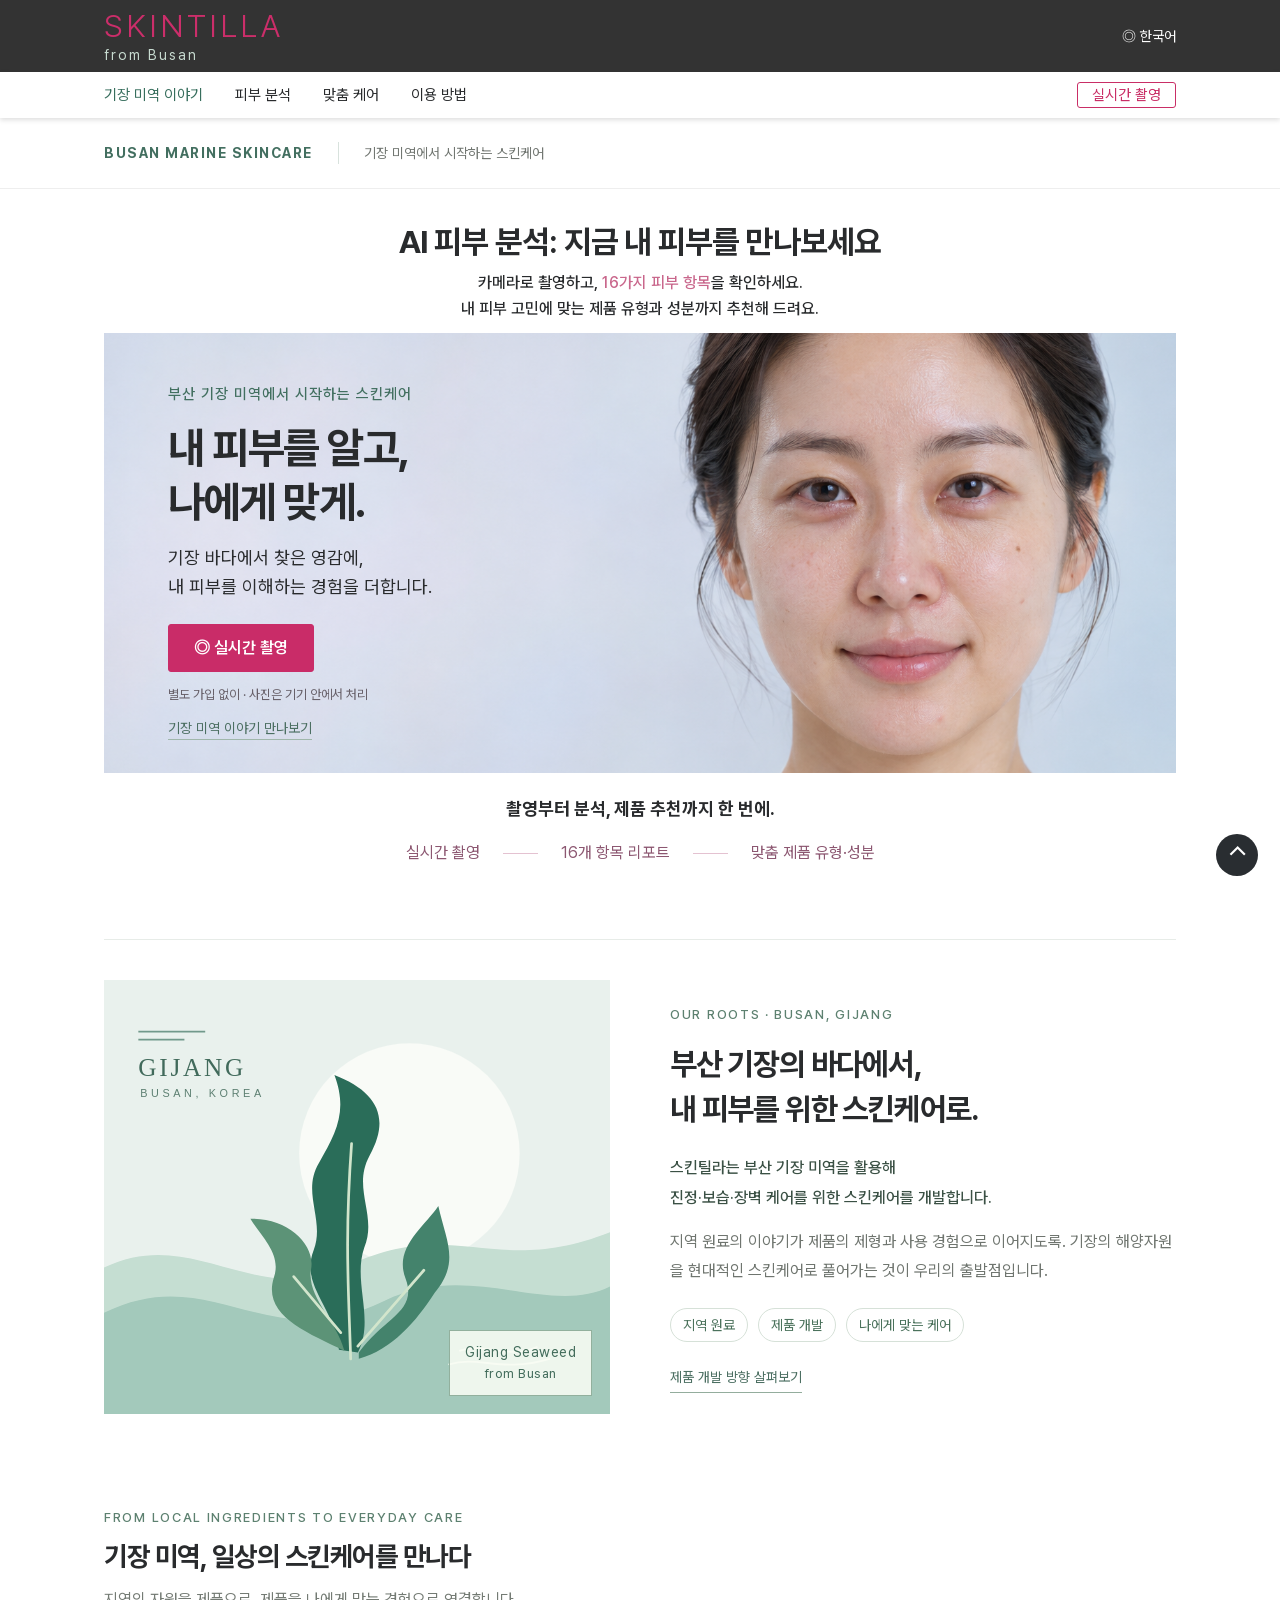
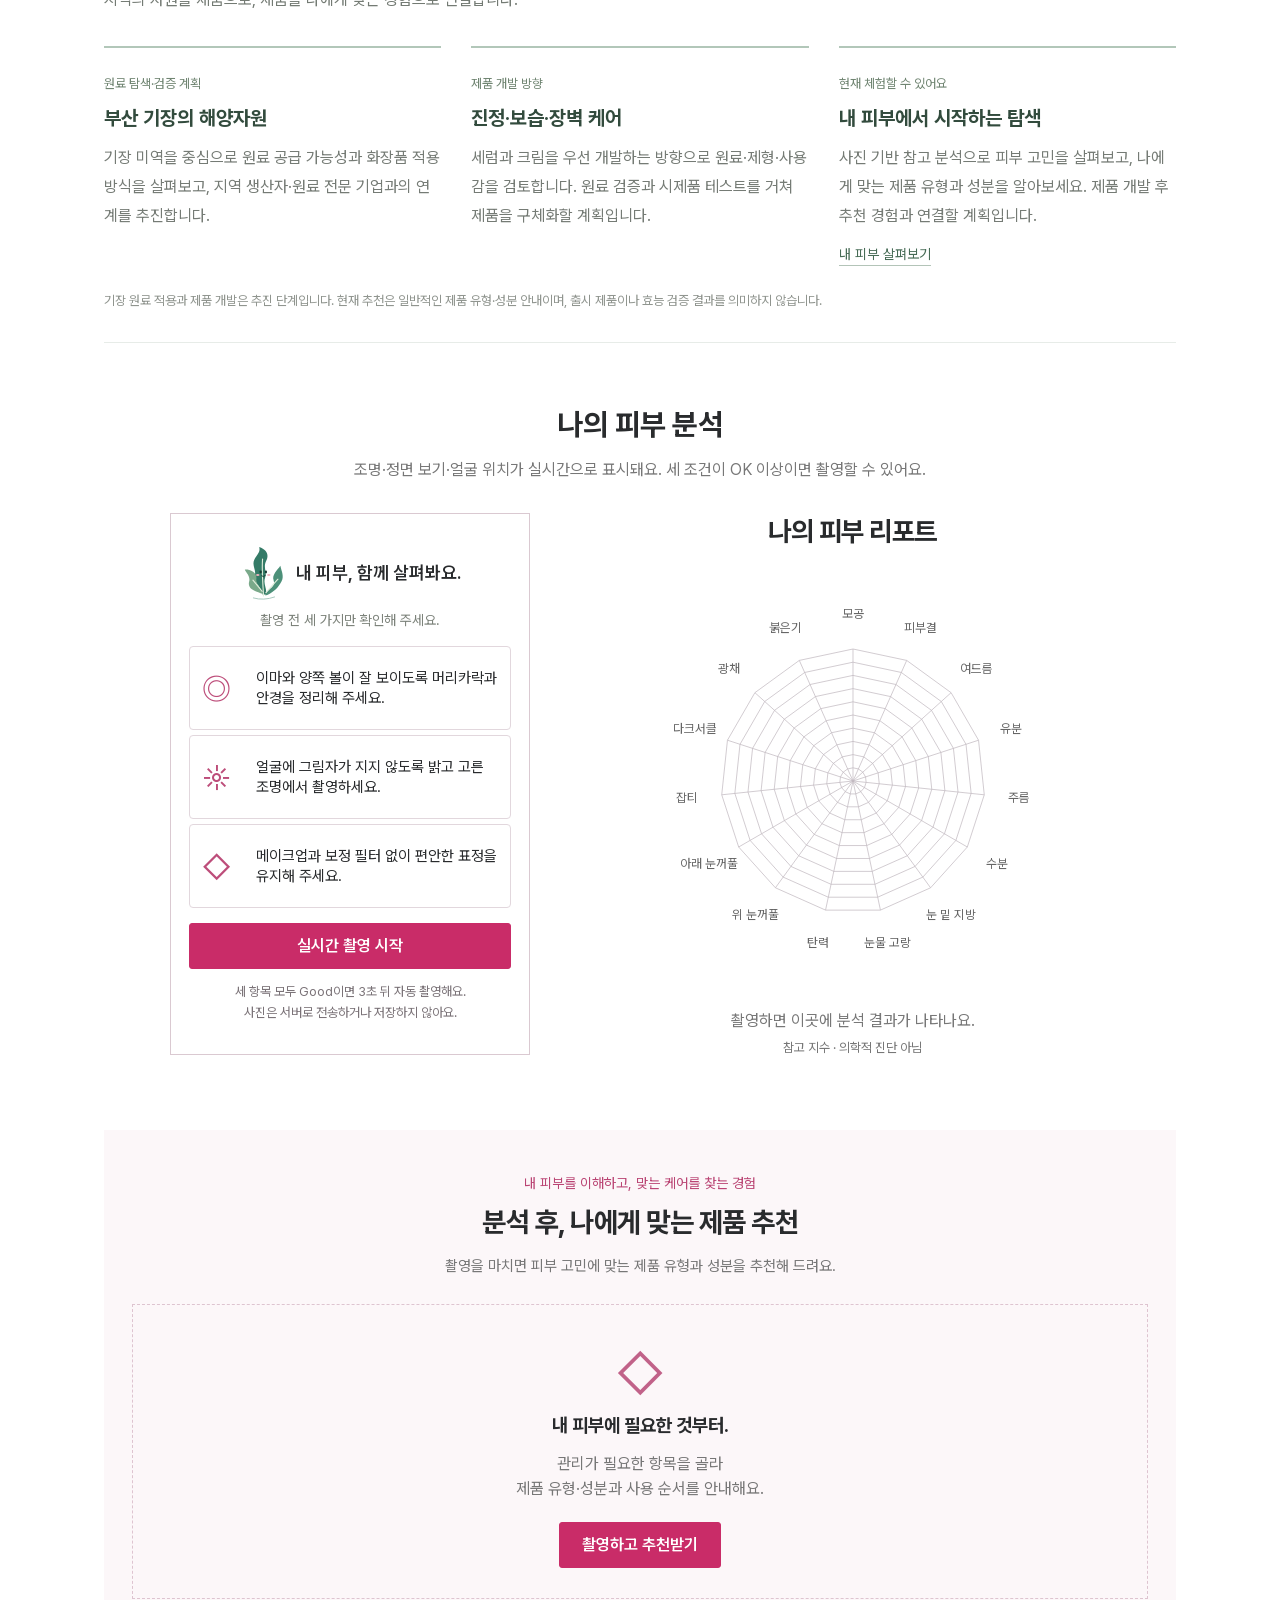
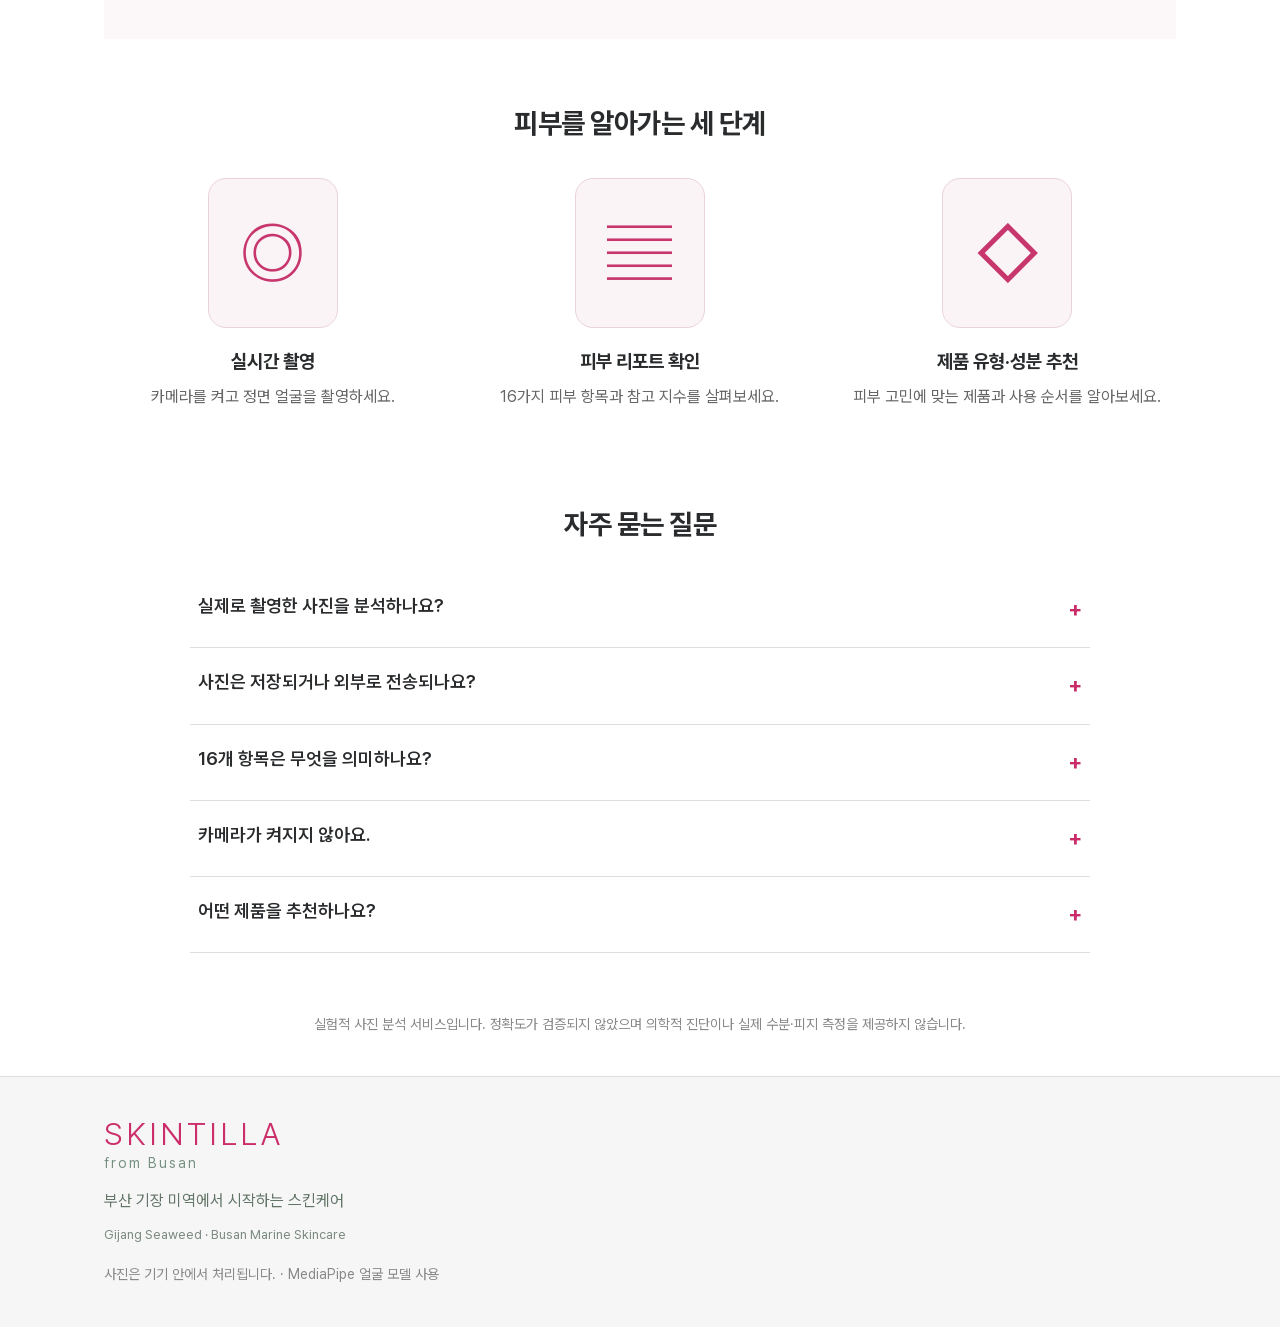
==== skin-analysis/index.html @ b0c589dd "Publish Busan skin analysis site at a general web address" ====
<!doctype html>
<html lang="ko"><head><meta charset="utf-8"><meta name="viewport" content="width=device-width,initial-scale=1"><title>스킨틸라 | AI 피부 분석</title><meta name="description" content="부산 기장 미역에서 시작하는 스킨틸라. 피부 참고 분석과 맞춤 제품 유형·성분 탐색을 경험하세요."><link rel="icon" href="data:,"><link rel="stylesheet" href="style.css?v=4"><script type="module" src="app.js?v=3"></script></head>
<body><header><div class="top wrap"><a class="brand-lockup" href="./" aria-label="스킨틸라, 부산에서 시작하는 스킨케어"><span class="logo">SKINTILLA</span><span class="brand-origin">from Busan</span></a><span class="language">◎ 한국어</span></div><div class="nav"><nav class="wrap"><a class="origin-nav" href="#gijang-story">기장 미역 이야기</a><a href="#analysis">피부 분석</a><a href="#recommendations">맞춤 케어</a><a href="#how">이용 방법</a><button class="nav-cta" data-camera>실시간 촬영</button></nav></div></header>
<div class="subnav"><div class="wrap"><strong>BUSAN MARINE SKINCARE</strong><span class="gijang-label">기장 미역에서 시작하는 스킨케어</span></div></div>
<main class="wrap"><section class="intro"><h1>AI 피부 분석: 지금 내 피부를 만나보세요</h1><p>카메라로 촬영하고, <em>16가지 피부 항목</em>을 확인하세요.<br>내 피부 고민에 맞는 제품 유형과 성분까지 추천해 드려요.</p></section>
<section class="hero" aria-label="실시간 피부 분석"><div class="hero-copy"><span class="hero-eyebrow">부산 기장 미역에서 시작하는 스킨케어</span><h2>내 피부를 알고,<br>나에게 맞게.</h2><p>기장 바다에서 찾은 영감에,<br>내 피부를 이해하는 경험을 더합니다.</p><button class="pink" data-camera>◎ 실시간 촬영</button><small>별도 가입 없이 · 사진은 기기 안에서 처리</small><a class="hero-story-link" href="#gijang-story">기장 미역 이야기 만나보기</a></div></section>
<section class="quick"><h3>촬영부터 분석, 제품 추천까지 한 번에.</h3><div class="journey"><span>실시간 촬영</span><i></i><span>16개 항목 리포트</span><i></i><span>맞춤 제품 유형·성분</span></div></section>

<section class="origin-story" id="gijang-story" aria-labelledby="origin-title">
 <div class="origin-visual"><img src="assets/gijang-seaweed.svg" alt="부산 기장 바다와 미역을 모티프로 그린 일러스트" width="560" height="480" loading="lazy"><span class="origin-seal">Gijang Seaweed<br><b>from Busan</b></span></div>
 <div class="origin-copy"><span class="origin-kicker">OUR ROOTS · BUSAN, GIJANG</span><h2 id="origin-title">부산 기장의 바다에서,<br>내 피부를 위한 스킨케어로.</h2><p>스킨틸라는 부산 기장 미역을 활용해<br class="desktop-break"> 진정·보습·장벽 케어를 위한 스킨케어를 개발합니다.</p><p>지역 원료의 이야기가 제품의 제형과 사용 경험으로 이어지도록. 기장의 해양자원을 현대적인 스킨케어로 풀어가는 것이 우리의 출발점입니다.</p><div class="origin-values"><span>지역 원료</span><span>제품 개발</span><span>나에게 맞는 케어</span></div><a class="origin-action" href="#development">제품 개발 방향 살펴보기</a></div>
</section>
<section class="development" id="development" aria-labelledby="development-title"><div class="development-heading"><span class="origin-kicker">FROM LOCAL INGREDIENTS TO EVERYDAY CARE</span><h2 id="development-title">기장 미역, 일상의 스킨케어를 만나다</h2><p>지역의 자원을 제품으로, 제품을 나에게 맞는 경험으로 연결합니다.</p></div><div class="development-grid"><article><span class="plan-label">원료 탐색·검증 계획</span><h3>부산 기장의 해양자원</h3><p>기장 미역을 중심으로 원료 공급 가능성과 화장품 적용 방식을 살펴보고, 지역 생산자·원료 전문 기업과의 연계를 추진합니다.</p></article><article><span class="plan-label">제품 개발 방향</span><h3>진정·보습·장벽 케어</h3><p>세럼과 크림을 우선 개발하는 방향으로 원료·제형·사용감을 검토합니다. 원료 검증과 시제품 테스트를 거쳐 제품을 구체화할 계획입니다.</p></article><article><span class="plan-label">현재 체험할 수 있어요</span><h3>내 피부에서 시작하는 탐색</h3><p>사진 기반 참고 분석으로 피부 고민을 살펴보고, 나에게 맞는 제품 유형과 성분을 알아보세요. 제품 개발 후 추천 경험과 연결할 계획입니다.</p><a href="#analysis">내 피부 살펴보기</a></article></div><p class="development-note">기장 원료 적용과 제품 개발은 추진 단계입니다. 현재 추천은 일반적인 제품 유형·성분 안내이며, 출시 제품이나 효능 검증 결과를 의미하지 않습니다.</p></section>
<section id="analysis" class="analysis"><h2>나의 피부 분석</h2><p class="section-description">조명·정면 보기·얼굴 위치가 실시간으로 표시돼요. 세 조건이 OK 이상이면 촬영할 수 있어요.</p><div class="analysis-grid"><div class="instructions"><div id="start-pane"><div class="helper-welcome"><img src="assets/seaweed-guide.svg" alt="미역 촬영 도우미" width="48" height="58"><h3>내 피부, 함께 살펴봐요.</h3></div><p class="helper-intro">촬영 전 세 가지만 확인해 주세요.</p><div class="instruction"><span>◎</span>이마와 양쪽 볼이 잘 보이도록 머리카락과 안경을 정리해 주세요.</div><div class="instruction"><span>☼</span>얼굴에 그림자가 지지 않도록 밝고 고른 조명에서 촬영하세요.</div><div class="instruction"><span>◇</span>메이크업과 보정 필터 없이 편안한 표정을 유지해 주세요.</div><button class="pink full" data-camera>실시간 촬영 시작</button><p class="privacy-note">세 항목 모두 Good이면 3초 뒤 자동 촬영해요.<br>사진은 서버로 전송하거나 저장하지 않아요.</p></div>
<div id="photo-pane" hidden><h3 id="camera-title">얼굴을 가운데 맞춰 주세요</h3><div class="photo-stage"><video id="camera" autoplay playsinline muted hidden></video><canvas id="captured" hidden></canvas><div id="photo-placeholder"><span>◎</span><p>카메라를 준비하고 있어요</p></div><div class="quality-checks" id="quality-checks" hidden aria-label="실시간 촬영 기준"><div data-quality="lighting" data-level="pending"><span>조명</span><strong>확인 중</strong></div><div data-quality="straight" data-level="pending"><span>정면 보기</span><strong>확인 중</strong></div><div data-quality="position" data-level="pending"><span>얼굴 위치</span><strong>확인 중</strong></div></div><div class="face-guide" hidden></div><span id="capture-countdown" class="capture-countdown" hidden aria-hidden="true"></span><span class="scan-line" hidden></span></div><div class="seaweed-helper"><img src="assets/seaweed-guide.svg" alt="" width="52" height="62" aria-hidden="true"><div><span class="helper-name">기장 바다에서 온 촬영 도우미</span><p id="photo-status" role="status" aria-live="polite">카메라 연결 중…</p></div></div><label class="auto-capture-toggle"><input id="auto-capture" type="checkbox" checked> 모두 Good이면 3초 후 자동 촬영</label><button class="pink full" id="capture" disabled>촬영하고 분석하기</button><button class="outline full" id="retry" hidden>다시 촬영하기</button><button class="text-button" id="reset">촬영 취소</button><p class="privacy-note">사진은 현재 기기에서만 분석됩니다.</p></div></div>
<div id="report" class="report"><h2>나의 피부 리포트</h2><div class="empty-report" id="empty-report"><div class="radar" id="radar"></div><p>촬영하면 이곳에 분석 결과가 나타나요.</p><small>참고 지수 · 의학적 진단 아님</small></div><div id="report-summary" hidden><div class="score-overview"><span>피부 종합 참고 지수</span><strong id="overall">—</strong><small>100에 가까울수록 사진상 고민 신호가 적어요</small></div><p id="summary-text"></p><div class="result-tags"><span id="skin-type"></span><span>실험적 분석 · 신뢰도 낮음</span></div><div class="radar" id="result-radar"></div><a class="pink" href="#recommendations">나에게 맞는 제품 유형 보기</a></div></div></div>
<div id="results" hidden><div class="results-heading"><div><h2>16가지 피부 항목</h2><p>사진에 나타난 특징으로 계산한 실험적 참고 지수입니다.</p></div><button class="outline" id="retake">다시 촬영</button></div><div id="quality-note" class="quality-note"></div><div class="score-grid" id="score-grid"></div><details class="method-note"><summary>점수는 어떻게 만들어지나요?</summary><p>AI 얼굴 모델로 눈·볼·이마를 찾고, 부위별 밝기·붉은 색 비율·국소 대비·윤곽을 계산합니다. 피부 상태를 학습한 전문 진단 모델은 아닙니다. 정확도는 검증되지 않았으며 조명·카메라·피부 톤·표정의 영향을 받습니다.</p><p>수분·유분·탄력·눈꺼풀·눈 밑 지방은 사진상 광택, 결, 명암, 윤곽을 이용한 간접 추정입니다. 실제 수분량·피지량·탄력·안검하수·지방량을 측정하지 못합니다. 각 항목의 산출 기준을 확인해 주세요.</p></details></div></section>
<section id="recommendations" class="recommendations"><div class="recommend-heading"><span class="eyebrow">내 피부를 이해하고, 맞는 케어를 찾는 경험</span><h2>분석 후, 나에게 맞는 제품 추천</h2><p id="recommend-intro">촬영을 마치면 피부 고민에 맞는 제품 유형과 성분을 추천해 드려요.</p></div><div id="recommend-empty" class="recommend-empty"><span>◇</span><h3>내 피부에 필요한 것부터.</h3><p>관리가 필요한 항목을 골라<br>제품 유형·성분과 사용 순서를 안내해요.</p><button class="pink" data-camera>촬영하고 추천받기</button></div><div id="recommend-content" hidden><div class="priority-tags" id="priorities"></div><div class="product-grid" id="product-grid"></div><div class="routine"><h3>추천 제품을 이렇게 사용해 보세요</h3><div class="routine-grid"><div><b>아침</b><p id="am-routine"></p></div><div><b>저녁</b><p id="pm-routine"></p></div></div><small>새 제품은 한 번에 하나씩 추가하고 피부가 불편하면 사용을 멈춰 주세요. 눈꺼풀 처짐·눈 밑 지방·눈물 고랑의 구조적 변화는 화장품으로 개선 여부를 판단할 수 없어요.</small></div><p class="recommend-footnote">특정 브랜드·구매 링크 없이 제품 유형과 성분을 안내합니다. 실제 피부 반응과 평소 느끼는 상태를 함께 확인해 주세요. <a href="https://www.aad.org/public/everyday-care/skin-care-basics/dry/pick-moisturizer" target="_blank" rel="noopener">보습제 선택 가이드</a> · <a href="https://www.aad.org/media/stats-sunscreen" target="_blank" rel="noopener">자외선 차단 가이드</a></p></div></section>
<section id="how" class="how"><h2>피부를 알아가는 세 단계</h2><div class="steps"><article><div class="step-icon">◎</div><h3>실시간 촬영</h3><p>카메라를 켜고 정면 얼굴을 촬영하세요.</p></article><article><div class="step-icon">▤</div><h3>피부 리포트 확인</h3><p>16가지 피부 항목과 참고 지수를 살펴보세요.</p></article><article><div class="step-icon">◇</div><h3>제품 유형·성분 추천</h3><p>피부 고민에 맞는 제품과 사용 순서를 알아보세요.</p></article></div></section>
<section id="faq" class="faq"><h2>자주 묻는 질문</h2><details><summary>실제로 촬영한 사진을 분석하나요?</summary><p>네. AI가 얼굴 부위를 찾고, 영상 처리로 색·결·광택·윤곽을 계산합니다. 고정된 예시나 무작위 점수를 사용하지 않습니다. 전문 피부 분석용으로 검증된 엔진은 아니며 결과는 실험적 참고용입니다.</p></details><details><summary>사진은 저장되거나 외부로 전송되나요?</summary><p>아니요. AI 모델과 계산은 브라우저 안에서 실행됩니다. 사진과 분석 결과를 서버에 전송·저장하지 않습니다. 다시 촬영하거나 새로고침하면 이전 사진과 결과가 초기화됩니다.</p></details><details><summary>16개 항목은 무엇을 의미하나요?</summary><p>모공·피부결·여드름·유분·주름·수분·눈 밑 지방·눈물 고랑·탄력·위/아래 눈꺼풀·잡티·다크서클·광채·피부 타입·붉은기를 다룹니다. 실제 측정값이 아니라 사진 특징으로 만든 지수이며 결과 카드마다 산출 기준을 설명합니다.</p></details><details><summary>카메라가 켜지지 않아요.</summary><p>브라우저에서 카메라 권한을 허용하고, 카메라를 사용하는 다른 앱을 닫은 뒤 다시 시도해 주세요. 카메라가 없는 기기에서는 촬영할 수 없습니다. HTTPS 보안 연결이 필요합니다.</p></details><details><summary>어떤 제품을 추천하나요?</summary><p>우선 관리 항목에 맞춰 클렌저, 보습제, 세럼, 선크림 등의 제품 유형과 성분을 안내합니다. 제품으로 해결할 수 없는 구조적 변화에 대한 개선 효과를 약속하지 않습니다.</p></details></section><p class="disclaimer">실험적 사진 분석 서비스입니다. 정확도가 검증되지 않았으며 의학적 진단이나 실제 수분·피지 측정을 제공하지 않습니다.</p></main><footer><div class="wrap"><a class="brand-lockup" href="./" aria-label="스킨틸라, 부산에서 시작하는 스킨케어"><span class="logo">SKINTILLA</span><span class="brand-origin">from Busan</span></a><p>부산 기장 미역에서 시작하는 스킨케어</p><a class="footer-origin-link" href="#gijang-story">Gijang Seaweed · Busan Marine Skincare</a><small>사진은 기기 안에서 처리됩니다. · <a href="https://developers.google.com/edge/mediapipe/solutions/vision/face_landmarker" target="_blank" rel="noopener">MediaPipe 얼굴 모델 사용</a></small></div></footer><a class="backtop" href="#" aria-label="맨 위로">⌃</a></body></html>
---- skin-analysis/style.css ----
@font-face{font-family:Pretendard;src:url('assets/PretendardVariable.woff2')}*{box-sizing:border-box}html{scroll-behavior:smooth;scroll-padding-top:120px}body{margin:0;color:#292b2d;font:16px/1.6 Pretendard,Arial,sans-serif;background:#fff}button,a,input,summary{-webkit-tap-highlight-color:transparent}a{color:inherit;text-decoration:none}button{font:inherit;cursor:pointer}button,a{touch-action:manipulation}button:focus-visible,a:focus-visible,summary:focus-visible{outline:3px solid #549ecb;outline-offset:4px}.wrap{max-width:1120px;margin:auto;padding-left:24px;padding-right:24px}header{position:sticky;top:0;z-index:10;background:#333}.top{height:52px;display:flex;align-items:center;gap:24px}.logo{font:300 32px/1.1 Pretendard,sans-serif;letter-spacing:3px;color:#cb2e6a}.switch{display:flex;border-radius:30px;background:#ccc;font-size:14px;line-height:28px;color:#555}.switch b{border-radius:30px;background:white;color:#ca356d;padding:0 18px}.switch span{padding:0 14px}.language{margin-left:auto;color:white;font-size:14px}.nav{background:white;box-shadow:0 2px 5px #0002}.nav nav{height:46px;display:flex;align-items:center;gap:32px;font-size:15px}.nav-cta{margin-left:auto;color:#c92e66;border:1px solid;padding:0 14px;border-radius:3px}.subnav{border-bottom:1px solid #eee}.subnav>.wrap{height:78px;display:flex;align-items:center;gap:34px;white-space:nowrap}.subnav strong{font-size:19px;margin-right:22px}.subnav a{font-size:14px}.active{color:#c62c65}h1,h2,h3,p{margin:0}h1{font-size:32px;line-height:1.35;letter-spacing:-.8px}h2{font-size:28px;line-height:1.4;letter-spacing:-.5px}h3{font-size:19px;line-height:1.5}.intro{text-align:center;padding:32px 24px 12px}.intro p{margin-top:6px;font-weight:500}.intro em{color:#c9678c;font-style:normal}.intro a{color:#7874d5}.hero{height:408px;position:relative;background:#edf3f7 url('assets/skin-hero.jpg') center/cover no-repeat}.hero-copy{position:absolute;top:32%;width:34%;text-align:center}.hd{left:2%}.sd{right:2%;text-align:left}.hero h2{font-size:29px}.hd h2 span{color:#5a9ec4}.sd h2 span{color:#cf4a81}.hero p{font-size:16px;line-height:1.3;margin:8px 0 14px}.hero-buttons{display:flex;gap:5px}.pink,.outline,.dark{display:inline-flex;align-items:center;justify-content:center;border:1px solid transparent;border-radius:3px;min-height:46px;padding:10px 22px;line-height:1.25;font-size:16px;font-weight:600}.pink{background:#c92c68;color:#fff;border-color:#c92c68}.pink:hover{background:#b62259}.outline{background:#fff;color:#c64176;border-color:#c64176}.outline:hover{background:#fff2f7}.dark{background:#25292d;color:white}.hero .pink,.hero .outline{padding:12px 14px}.quick{text-align:center;padding:22px 28px 28px}.quick h3{font-size:18px}.quick-links{display:grid;grid-template-columns:repeat(3,1fr);gap:10px;margin-top:20px}.concerns{padding:35px 28px;background:#fafafa;margin-top:6px}.concerns h2{font-size:23px}.columns{display:grid;grid-template-columns:1.2fr 1fr;gap:60px;margin-top:18px}.columns p{margin:0 0 16px}.note{border-left:3px solid #e6bed0;padding-left:24px}.note small{font-size:14px;color:#777}.analysis{padding:60px 0 0}.analysis>h2{text-align:center;font-size:30px;margin-bottom:26px}.analysis>h2 span{color:#579ac1}.analysis-grid{display:grid;grid-template-columns:360px 1fr;gap:70px;max-width:870px;margin:auto;align-items:start}.instructions{border:1px solid #555;padding:30px 18px;text-align:center;min-height:452px}.instructions h3{font-weight:500;margin:0 0 4px}.instruction{display:flex;align-items:center;text-align:left;gap:16px;border:1px solid #777;border-radius:4px;padding:10px 12px;margin:5px 0;font-size:14px;line-height:1.35;min-height:70px}.instruction span{font-size:34px;color:#222;width:38px;flex-shrink:0}.full{width:100%;margin-top:5px}.report{text-align:center}.report h2{font-size:27px}.report h3{font-size:24px;margin:16px 0}.radar{width:100%;max-width:440px;margin:auto}.radar svg{width:100%;height:auto;overflow:visible}.report-hint{color:#777;font-size:14px}.sample-badge{display:inline-block;background:#fff0f5;border:1px solid #edb9cf;color:#a42959;padding:5px 12px;font-size:14px;margin:12px 0}.score-grid{display:grid;grid-template-columns:repeat(4,1fr);gap:7px;margin:12px 0}.score-grid div{background:#faf6f8;padding:9px 3px;font-size:14px}.score-grid b{display:block;color:#bd3064;font-size:22px}.routine{background:#fafafa;padding:12px;margin:15px 0;text-align:left}.routine h3{font-size:17px;margin:0 0 6px}.routine p{font-size:14px}.photo-stage{height:280px;background:#f5f5f5;position:relative;margin:15px 0;overflow:hidden;display:flex;align-items:center;justify-content:center}.photo-stage img,.photo-stage video{width:100%;height:100%;object-fit:contain}.photo-stage video{transform:scaleX(-1)}#photo-placeholder{font-size:55px;color:#999}#photo-placeholder p{font-size:14px}.face-guide{position:absolute;width:160px;height:220px;border:2px dashed #fff9;border-radius:50%}#photo-status{font-size:14px;color:#777;margin:10px 0}.text-button{background:none;border:0;color:#777;margin-top:12px}.how{text-align:center;padding:90px 0 60px}.how>p{margin-top:12px}.steps{display:grid;grid-template-columns:repeat(3,1fr);gap:30px;margin:35px 0}.step-icon{font-size:65px;color:#c7366d;margin-bottom:20px;background:#fbf4f7;display:inline-flex;width:130px;height:150px;border:1px solid #e9d2dc;border-radius:18px;align-items:center;justify-content:center}.steps h3{margin-bottom:8px}.steps p{color:#666}.guide{max-width:850px;margin:25px auto 70px}.guide h2{margin-bottom:20px}.guide li{margin:12px 0}.faq{max-width:900px;margin:0 auto 60px}.faq h2{text-align:center;margin-bottom:28px}.faq details{border-bottom:1px solid #ddd}.faq summary{cursor:pointer;padding:20px 8px;list-style:none;font-size:18px;font-weight:600;display:flex;justify-content:space-between;gap:15px}.faq summary:after{content:'+';color:#c92c68;font-size:22px}.faq details[open] summary:after{content:'−'}.faq details p{padding:0 8px 22px;color:#666}.disclaimer{text-align:center;color:#888;font-size:14px;margin:25px 0 40px}footer{background:#f6f6f6;border-top:1px solid #ddd;padding:40px 0}footer p{margin:12px 0}footer small{color:#888;font-size:14px}.backtop{position:fixed;right:22px;bottom:24px;background:#292d31;color:white;width:42px;height:42px;border-radius:50%;display:grid;place-items:center;font-size:28px}.toast{position:fixed;bottom:25px;left:50%;transform:translateX(-50%);background:#282828;color:white;padding:14px 24px;border-radius:5px;z-index:50;max-width:90vw}[hidden]{display:none!important}
@media(max-width:760px){.wrap{padding-left:18px;padding-right:18px}.top{height:54px;gap:12px}.logo{font-size:25px}.switch{display:none}.nav nav{gap:21px;overflow-x:auto;white-space:nowrap;font-size:14px}.nav-cta{display:none}.subnav>.wrap{height:60px;gap:20px;overflow:auto}.subnav strong{font-size:16px;margin-right:0}.intro{padding:26px 0 18px}h1{font-size:25px}.intro p{font-size:15px;margin-top:10px}.hero{height:510px;background-size:auto 320px;background-position:center top;background-repeat:no-repeat;background-color:#f6f5f7}.hero-copy{top:325px;width:48%;padding:0 8px}.hd{left:0}.sd{right:0;text-align:center}.hero h2{font-size:22px}.hero p{font-size:14px;min-height:37px}.hero-buttons{flex-direction:column}.hero .pink,.hero .outline{font-size:14px;padding:10px 7px;min-height:40px;width:100%}.quick{padding:23px 0}.quick h3{font-size:16px}.quick-links{gap:6px}.quick-links>*{font-size:13px;padding:9px 6px}.columns{grid-template-columns:1fr;gap:15px}.concerns{padding:25px 18px}.note{padding-left:15px}.analysis{padding-top:40px}.analysis-grid{grid-template-columns:1fr;gap:35px;max-width:420px}.instructions{padding:24px 18px}.report h2{font-size:26px}.how{padding:55px 0 35px}.how h2,.guide h2,.faq h2{font-size:25px}.steps{gap:10px;margin-top:25px}.step-icon{font-size:40px;width:85px;height:105px}.steps h3{font-size:16px}.steps p{font-size:14px}.guide{margin:25px auto 45px}.guide ol{padding-left:24px}.faq summary{font-size:16px}.backtop{right:12px;bottom:15px}footer .wrap{padding-right:45px}}
/* Live camera and personalized report */
.nav-cta{font:inherit;background:#fff;cursor:pointer}.hero{height:440px;background-image:url('assets/skin-hero-v2.png');background-position:center 43%;background-size:cover}.hero-copy{top:48px;left:6%;right:auto;width:42%;text-align:left}.hero-eyebrow{font-size:15px;color:#a94d70;letter-spacing:1px}.hero-copy h2{font-size:43px;line-height:1.25;letter-spacing:-1.5px;margin-top:14px}.hero-copy p{font-size:18px;line-height:1.6;margin:16px 0 22px}.hero-copy .pink{min-height:48px;padding:12px 25px;gap:8px}.hero-copy small{display:block;font-size:13px;color:#68616a;margin-top:13px}.journey{display:flex;align-items:center;justify-content:center;gap:23px;color:#8c5771;margin-top:18px}.journey i{width:35px;height:1px;background:#e4c2d1}.section-description{text-align:center;color:#777;margin:-14px 0 30px}.analysis-grid{max-width:940px;grid-template-columns:360px 1fr;gap:65px}.instructions{min-height:395px;border-color:#dac9d1}.instructions h3{font-size:19px;font-weight:600}.instruction{border-color:#e2d7dd;font-size:15px;min-height:84px}.instruction span{font-size:29px;color:#bd4d7a}.privacy-note{font-size:13px;color:#7b7378;margin-top:13px}.photo-stage{height:320px;background:#f6f3f5;border-radius:4px}.photo-stage canvas,.photo-stage video{width:100%;height:100%;object-fit:contain;transform:scaleX(-1)}#photo-placeholder{font-size:16px;text-align:center}#photo-placeholder span{font-size:65px}.face-guide{width:180px;height:245px;box-shadow:0 0 0 170px #0002;pointer-events:none}.scan-line{position:absolute;left:0;width:100%;height:2px;background:#d15685;box-shadow:0 0 20px 5px #d1568577;animation:scan 2s infinite ease-in-out}@keyframes scan{from{top:10%}to{top:90%}}#photo-status{font-size:14px;min-height:44px}button:disabled{opacity:.5;cursor:wait}.empty-report{padding-top:10px;color:#777}.empty-report small{font-size:13px}.score-overview{background:#fbf3f7;padding:18px;border-radius:8px;margin-top:20px}.score-overview span,.score-overview small{display:block}.score-overview strong{display:block;font-size:57px;color:#b93569;line-height:1.4}.score-overview small{font-size:13px;color:#766c72}#summary-text{font-size:15px;margin:16px 0}.result-tags{display:flex;flex-wrap:wrap;gap:6px;justify-content:center}.result-tags span{background:#f8f6f7;color:#865c71;padding:4px 8px;border-radius:3px;font-size:12px}.results-heading{display:flex;align-items:center;justify-content:space-between;gap:20px;margin-top:50px}.results-heading h2{font-size:26px}.results-heading p{font-size:15px;color:#777;margin-top:5px}.quality-note{background:#faf5f8;padding:14px 18px;border-radius:5px;color:#805b6d;font-size:14px;margin:20px 0}.score-grid{grid-template-columns:repeat(4,minmax(0,1fr));gap:14px}.metric-card{border:1px solid #eadce3;border-radius:5px;padding:18px;background:#fff}.metric-card>div:first-child{display:flex;align-items:center;justify-content:space-between;gap:8px}.metric-card h3{font-size:17px}.metric-score{font-size:27px;color:#bc3569;font-weight:600;white-space:nowrap}.metric-score small{font-size:12px;color:#999;font-weight:400}.metric-card .meter{background:#f5e9ef;height:4px;padding:0;margin:12px 0;border-radius:5px}.meter i{height:100%;background:#cb5686;display:block}.metric-card>p{font-size:12px;color:#999}.metric-card details{font-size:13px;margin-top:12px;color:#77616d}.metric-card details p{padding-top:7px}.metric-card details small{font-size:12px;color:#aaa}.metric-card summary{cursor:pointer}.type-card{background:#fbf5f8}.type-card strong{display:block;color:#ad3764;font-size:19px;margin:15px 0}.type-card small{font-size:12px;color:#888}.method-note{border:1px solid #e6dbe1;margin-top:22px;border-radius:4px;padding:16px 20px;font-size:14px;color:#777}.method-note summary{color:#5a4851;cursor:pointer;font-weight:600}.method-note p{margin-top:13px}.recommendations{margin-top:70px;padding:40px 28px;background:#fcf7f9}.recommend-heading{text-align:center}.eyebrow{font-size:14px;color:#ba4574}.recommend-heading h2{margin:8px 0 12px}.recommend-heading p{font-size:15px;color:#777}.recommend-empty{text-align:center;border:1px dashed #dec4d0;margin-top:26px;padding:30px}.recommend-empty>span{font-size:48px;color:#c16289}.recommend-empty p{margin:10px 0 20px;color:#777}.priority-tags{display:flex;justify-content:center;gap:10px;margin:24px 0}.priority-tags span{font-size:14px;color:#9d315d;border:1px solid #dfb7c9;border-radius:25px;padding:5px 13px}.product-grid{display:grid;grid-template-columns:repeat(4,minmax(0,1fr));gap:15px}.product-card{border:1px solid #ead9e1;border-radius:5px;overflow:hidden;background:#fff}.product-art{height:175px;display:grid;place-items:center;background:linear-gradient(130deg,#f3e6ec,#faf6f8)}.product-art svg{height:155px;max-width:100%}.product-copy{padding:18px}.product-label{font-size:13px;color:#a25375}.product-copy h3{font-size:18px;margin:5px 0 12px}.ingredient-tags{display:flex;flex-wrap:wrap;gap:5px}.ingredient-tags span{font-size:12px;background:#f6edf2;padding:3px 6px;color:#95627a}.product-copy>p{font-size:14px;color:#777;margin:13px 0}.product-copy details{font-size:14px;color:#8c5d73}.product-copy details p{margin-top:8px;color:#777}.product-copy summary{cursor:pointer}.routine{margin:24px 0 0;padding:22px;background:#fff;border:1px solid #ecdee5}.routine h3{margin:0 0 18px;font-size:20px}.routine-grid{display:grid;grid-template-columns:1fr 1fr;gap:25px;margin-bottom:14px}.routine-grid b{color:#ad3566;font-size:16px}.routine-grid p{font-size:15px;margin-top:5px}.routine>small{font-size:13px;color:#888}.recommend-footnote{font-size:13px;color:#999;margin-top:15px}.backtop{z-index:20}.instructions .full{margin-top:10px}.how{padding-top:65px}
@media(max-width:1000px) and (min-width:761px){.hero-copy h2{font-size:37px}.analysis-grid{grid-template-columns:330px 1fr;gap:30px}.product-grid{grid-template-columns:repeat(2,minmax(0,1fr))}.score-grid{grid-template-columns:repeat(3,minmax(0,1fr))}}
@media(max-width:760px){.hero{height:535px;background-size:auto 340px;background-position:72% 0;background-color:#f5f3f6}.hero-copy{top:320px;left:0;width:100%;padding:20px;text-align:left}.hero-eyebrow{font-size:12px}.hero-copy h2{font-size:26px;margin-top:6px}.hero-copy h2 br{display:none}.hero-copy p{font-size:14px;margin:8px 0 10px;min-height:0}.hero-copy p br{display:none}.hero-copy .pink{font-size:15px;min-height:43px;padding:9px 17px;width:auto}.hero-copy small{font-size:12px;margin-top:8px}.intro h1{font-size:25px}.journey{gap:8px;font-size:12px}.journey i{width:10px}.section-description{font-size:14px}.analysis-grid{grid-template-columns:1fr;gap:30px;max-width:450px}.results-heading{margin-top:35px;align-items:start}.results-heading h2{font-size:24px}.results-heading p{font-size:14px}.results-heading button{font-size:14px;padding:8px 12px;white-space:nowrap}.score-grid{grid-template-columns:repeat(2,minmax(0,1fr));gap:9px}.metric-card{padding:13px}.metric-card h3{font-size:15px}.metric-score{font-size:24px}.metric-card details{font-size:12px}.recommendations{padding:28px 15px;margin-top:45px}.recommend-heading h2{font-size:25px}.priority-tags{gap:6px}.priority-tags span{font-size:12px;padding:5px 9px}.product-grid{grid-template-columns:repeat(2,minmax(0,1fr));gap:9px}.product-art{height:135px}.product-art svg{height:120px}.product-copy{padding:12px}.product-copy h3{font-size:16px}.product-copy>p,.product-copy details{font-size:13px}.ingredient-tags span{font-size:11px}.routine{padding:17px}.routine-grid{grid-template-columns:1fr;gap:15px}.steps{gap:12px}.steps p{font-size:13px}.steps h3{font-size:15px}}
@media(prefers-reduced-motion:reduce){html{scroll-behavior:auto}.scan-line{animation:none;top:50%}}
.score-grid div{background:transparent;padding:0;font-size:inherit}.score-grid .meter{background:#f5e9ef}.ingredient-tags span{font-size:13px}.product-label{font-size:14px}
/* Three live capture checks */
.photo-stage{height:auto;aspect-ratio:3/4;display:block;background:#343039;isolation:isolate}.photo-stage video,.photo-stage canvas{position:absolute;inset:0;width:100%;height:100%;object-fit:cover}.photo-stage #photo-placeholder{position:absolute;inset:0;display:flex;flex-direction:column;align-items:center;justify-content:center;color:#e9e1e5;padding:20px}.quality-checks{position:absolute;top:12px;left:7px;right:7px;display:grid;grid-template-columns:repeat(3,minmax(0,1fr));gap:5px;z-index:4}.quality-checks>div{background:#615b63;color:white;padding:8px 3px;text-align:center;border-radius:4px;line-height:1.25;transition:background-color .18s;border:1px solid #ffffff30}.quality-checks span,.quality-checks strong{display:block;font-size:14px}.quality-checks strong{margin-top:2px;font-weight:700}.quality-checks [data-level="0"]{background:#b13d42}.quality-checks [data-level="1"]{background:#976607}.quality-checks [data-level="2"]{background:#23724d}.face-guide{position:absolute;left:50%;top:55%;transform:translate(-50%,-50%);width:72%;height:64%;border:2px solid #fff;border-radius:50%;box-shadow:0 0 0 180px #0003;z-index:2;pointer-events:none;transition:border-color .2s}.face-guide[data-level="0"]{border-color:#f38a8c}.face-guide[data-level="1"]{border-color:#ffda70}.face-guide[data-level="2"]{border-color:#83e4b1}.capture-countdown{position:absolute;left:50%;top:55%;transform:translate(-50%,-50%);font-size:78px;line-height:1;font-weight:600;color:white;text-shadow:0 2px 16px #0009;z-index:3;pointer-events:none}.auto-capture-toggle{display:flex;align-items:center;justify-content:center;gap:7px;font-size:14px;color:#665860;margin:12px 0}.auto-capture-toggle input{accent-color:#c92c68;width:17px;height:17px}.scan-line{z-index:3}.section-description{max-width:600px;margin-left:auto;margin-right:auto}.instructions #photo-status{min-height:66px}
@media(prefers-reduced-motion:reduce){.quality-checks>div,.face-guide{transition:none}}
/* Skintilla: from Busan */
html{scroll-padding-top:145px}.top{height:72px}.brand-lockup{display:inline-flex;flex-direction:column;align-items:flex-start;gap:3px;flex-shrink:0}.brand-lockup .logo{display:block}.brand-origin{color:#c8dcd1;font-size:14px;letter-spacing:2px;font-weight:400;line-height:1.2}.nav .origin-nav{color:#376e5d}.subnav>.wrap{height:70px;gap:25px}.subnav strong{font-size:14px;letter-spacing:1.5px;color:#436f60;margin:0}.gijang-label{font-size:14px;color:#727772;border-left:1px solid #d8e2dd;padding-left:25px}.hero-eyebrow{color:#426f60;font-weight:500}.hero-story-link{display:block;width:max-content;font-size:14px;color:#4c6f62;border-bottom:1px solid #a0b7ab;margin-top:12px;line-height:1.5}.origin-story{display:grid;grid-template-columns:1fr 1fr;gap:60px;align-items:center;margin:45px 0 0;padding-top:40px;border-top:1px solid #e7ece8}.origin-visual{position:relative;overflow:hidden}.origin-visual>img{display:block;width:100%;height:auto}.origin-seal{position:absolute;right:18px;bottom:18px;display:block;background:#fafdf5dd;border:1px solid #92b09d;padding:11px 15px;color:#426c5b;text-align:center;font-size:14px;line-height:1.5;letter-spacing:.5px}.origin-seal b{font-size:13px;font-weight:400}.origin-kicker{font-size:13px;letter-spacing:1.7px;color:#5d8170;font-weight:500}.origin-copy h2{font-size:31px;line-height:1.45;letter-spacing:-1.2px;margin:15px 0 22px}.origin-copy p{font-size:16px;color:#6f756f;line-height:1.85;margin:14px 0}.origin-copy p:first-of-type{color:#3b5145;font-weight:500}.origin-values{display:flex;gap:10px;flex-wrap:wrap;margin:22px 0}.origin-values span{font-size:14px;color:#4b725c;padding:5px 12px;border:1px solid #d6e1d8;border-radius:20px}.origin-action{display:inline-block;font-size:14px;color:#4c6f62;border-bottom:1px solid #94ad9d;padding-bottom:3px}.development{margin-top:55px;padding:35px 0 30px;border-bottom:1px solid #e7ece8}.development-heading h2{font-size:27px;margin:9px 0 11px}.development-heading>p{color:#747b74;font-size:16px}.development-grid{display:grid;grid-template-columns:repeat(3,minmax(0,1fr));gap:30px;margin-top:33px}.development-grid article{padding-top:22px;border-top:2px solid #b2c7b9}.plan-label{font-size:13px;color:#708572}.development-grid h3{font-size:20px;color:#324b3d;margin:8px 0 11px}.development-grid p{font-size:16px;color:#757b75;line-height:1.8}.development-grid a{display:inline-block;color:#476c56;font-size:14px;margin-top:12px;border-bottom:1px solid #b3c4b8}.development-note{color:#90958f;font-size:13px;margin-top:24px;line-height:1.7}.helper-welcome{display:flex;align-items:center;justify-content:center;gap:8px;margin-bottom:7px}.instructions .helper-welcome h3{font-size:18px;margin:0;text-align:left;max-width:190px}.helper-intro{font-size:14px;color:#7d837b;margin-bottom:15px}.seaweed-helper{display:flex;gap:11px;align-items:center;text-align:left;padding:12px 0 6px}.seaweed-helper img{flex-shrink:0}.helper-name{font-size:12px;color:#64816c}.seaweed-helper #photo-status{min-height:48px;margin:3px 0 0;font-size:14px;line-height:1.6}footer .brand-origin{color:#759081}footer p{color:#637568}footer .footer-origin-link{display:block;font-size:13px;color:#7b8a7e;margin-bottom:15px}footer .brand-lockup{margin-bottom:4px}
@media(max-width:1000px) and (min-width:761px){.origin-story{gap:30px}.origin-copy h2{font-size:27px}.origin-copy p{font-size:15px}.origin-values{gap:6px}.origin-values span{font-size:13px;padding:5px 9px}}
@media(max-width:760px){.top{height:70px}.brand-lockup{gap:3px}.brand-origin{font-size:12px;letter-spacing:1.8px}.nav nav{gap:20px}.subnav>.wrap{height:70px;display:flex;flex-direction:column;align-items:flex-start;justify-content:center;gap:3px;overflow:visible}.subnav strong{font-size:13px;letter-spacing:1.2px}.gijang-label{font-size:13px;border-left:0;padding-left:0}.hero{height:565px}.hero-copy{top:320px}.hero-eyebrow{font-size:13px}.hero-story-link{font-size:13px;margin-top:10px}.origin-story{grid-template-columns:1fr;gap:26px;margin-top:30px;padding-top:30px}.origin-visual{max-height:335px}.origin-visual>img{height:335px;object-fit:cover}.origin-seal{right:14px;bottom:14px;font-size:13px;padding:8px 11px}.origin-kicker{font-size:12px;letter-spacing:1.2px}.origin-copy h2{font-size:27px;margin:12px 0 17px}.origin-copy p{font-size:16px;margin:12px 0}.origin-copy .desktop-break{display:none}.origin-values{margin:20px 0;gap:7px}.origin-values span{font-size:13px;padding:5px 10px}.development{margin-top:35px;padding-top:25px}.development-heading h2{font-size:25px}.development-grid{grid-template-columns:1fr;gap:25px;margin-top:25px}.development-grid article{padding-top:18px}.development-grid h3{font-size:20px}.development-note{font-size:13px}.helper-welcome{gap:8px}.instructions .helper-welcome h3{font-size:18px}.seaweed-helper{gap:9px}.seaweed-helper img{width:45px;height:55px}.seaweed-helper #photo-status{font-size:14px}}
.helper-welcome h3{word-break:keep-all}
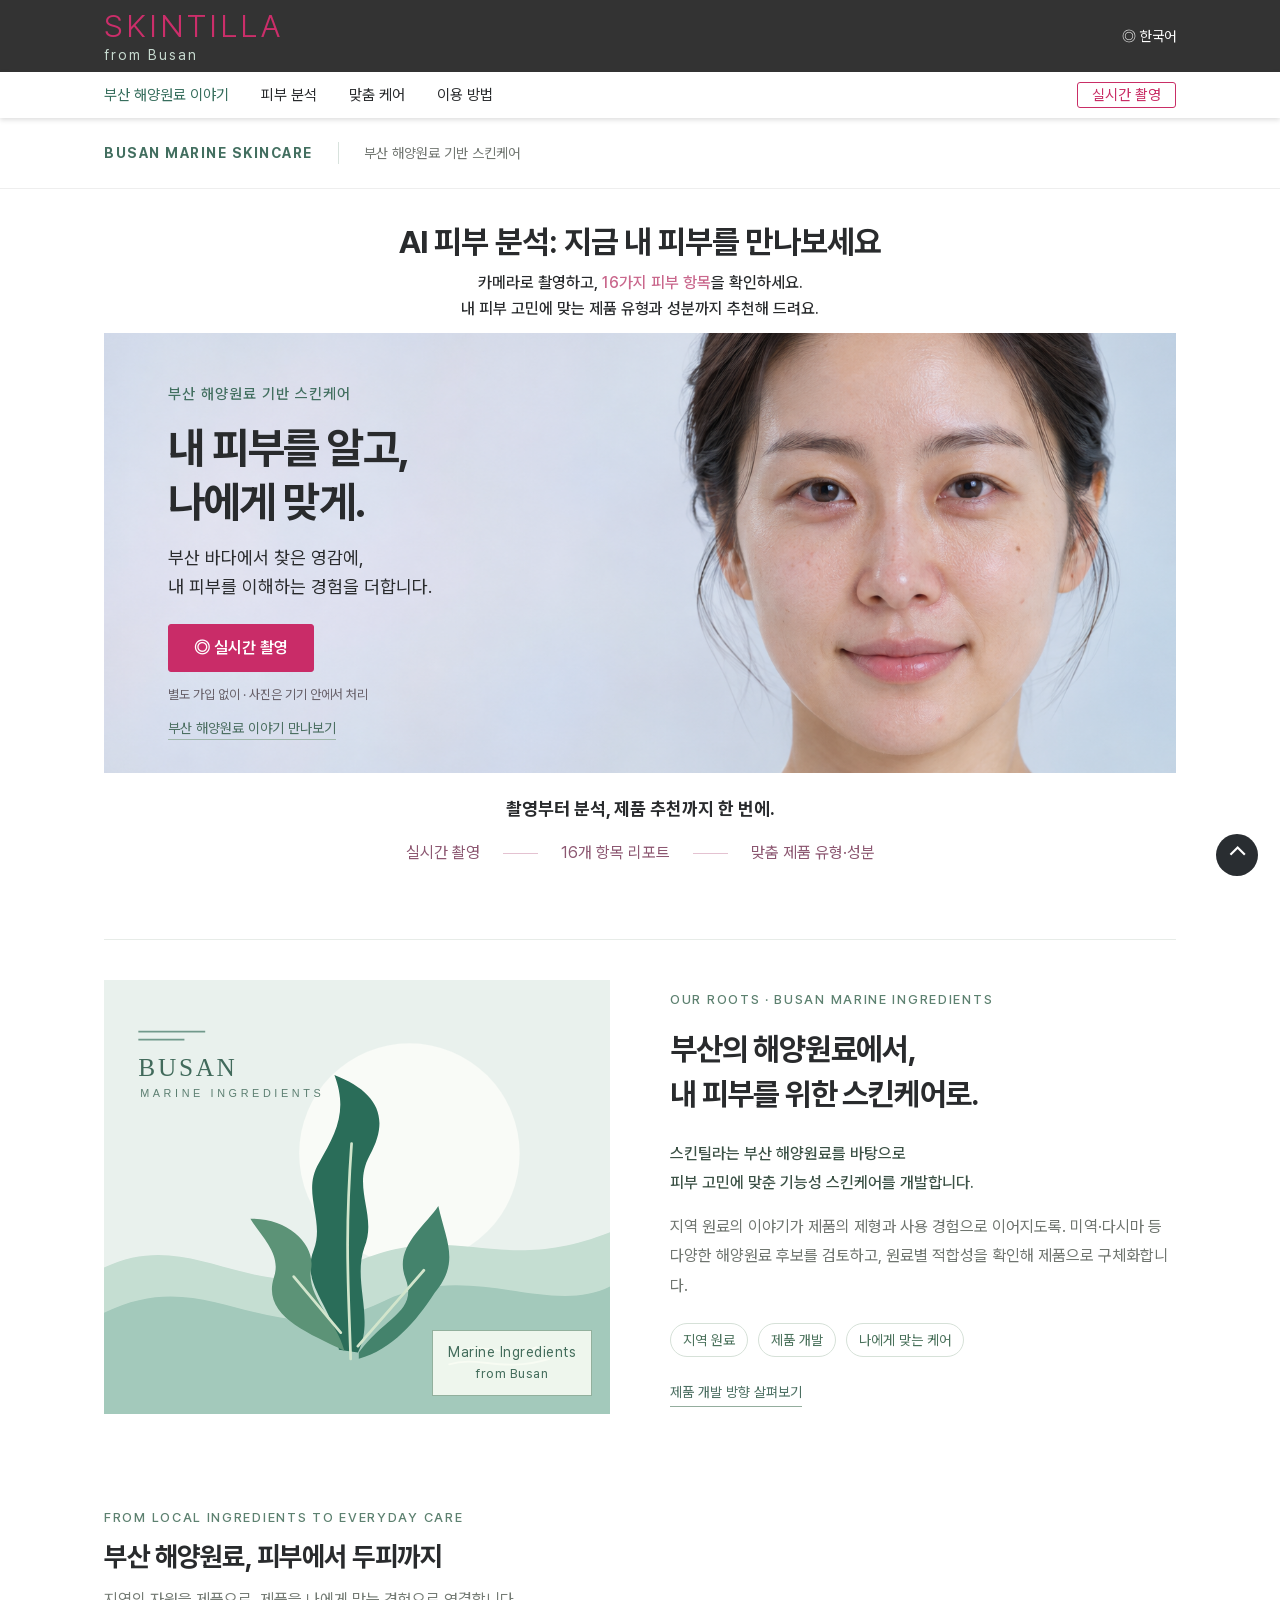
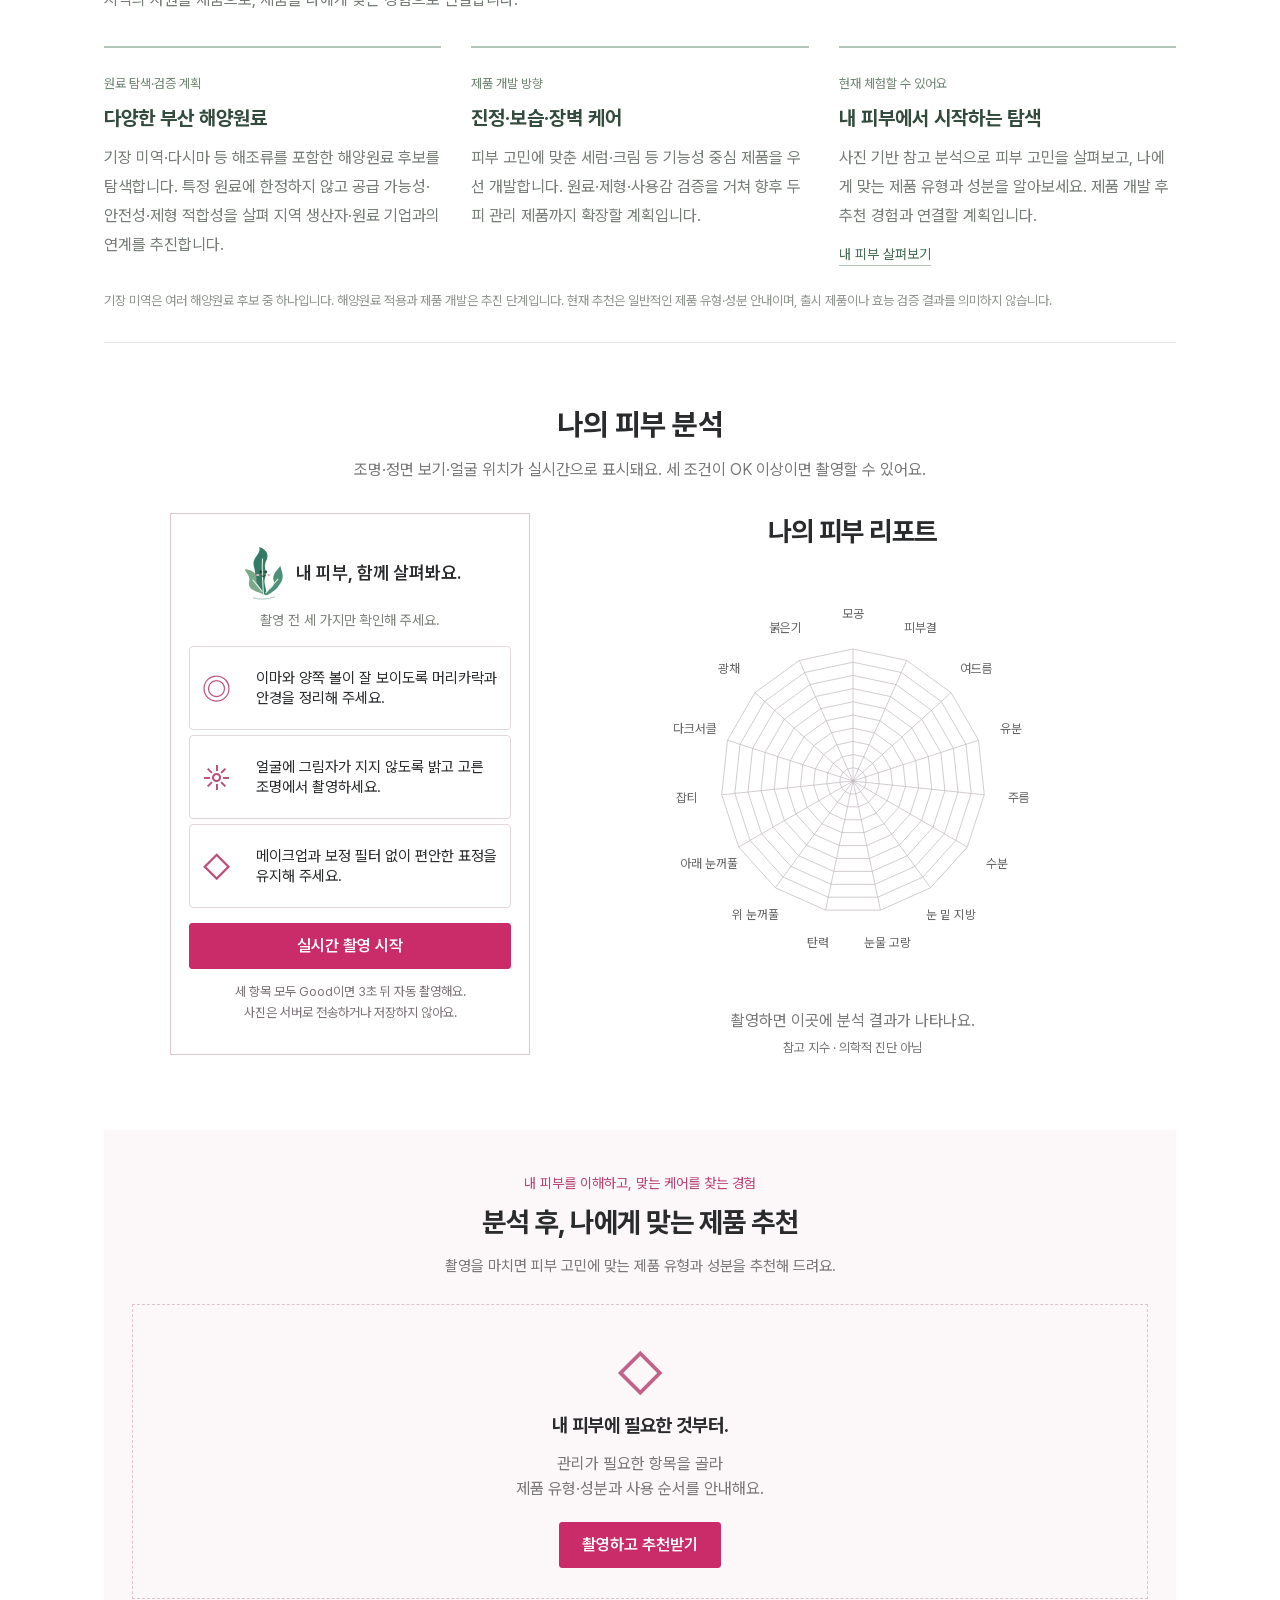
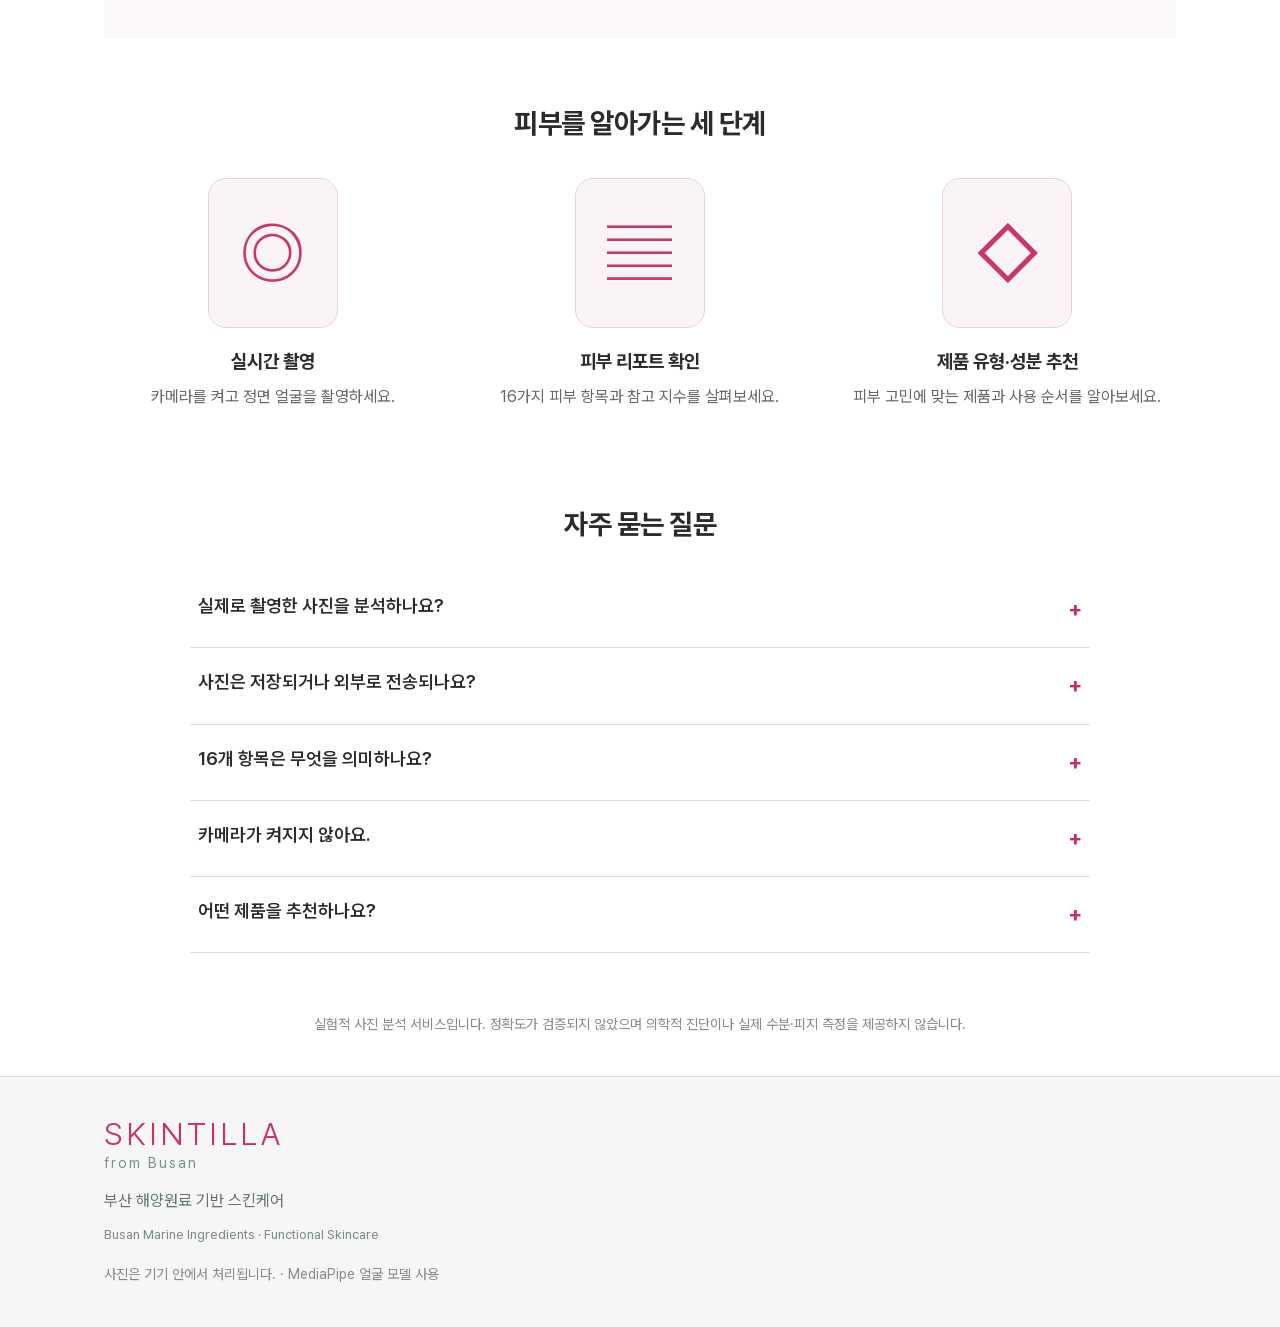
==== commit d1e6cf6b: "Broaden ingredient story to Busan marine ingredients" ====
--- a/skin-analysis/index.html
+++ b/skin-analysis/index.html
@@ -1,23 +1,23 @@
 <!doctype html>
-<html lang="ko"><head><meta charset="utf-8"><meta name="viewport" content="width=device-width,initial-scale=1"><title>스킨틸라 | AI 피부 분석</title><meta name="description" content="부산 기장 미역에서 시작하는 스킨틸라. 피부 참고 분석과 맞춤 제품 유형·성분 탐색을 경험하세요."><link rel="icon" href="data:,"><link rel="stylesheet" href="style.css?v=4"><script type="module" src="app.js?v=3"></script></head>
-<body><header><div class="top wrap"><a class="brand-lockup" href="./" aria-label="스킨틸라, 부산에서 시작하는 스킨케어"><span class="logo">SKINTILLA</span><span class="brand-origin">from Busan</span></a><span class="language">◎ 한국어</span></div><div class="nav"><nav class="wrap"><a class="origin-nav" href="#gijang-story">기장 미역 이야기</a><a href="#analysis">피부 분석</a><a href="#recommendations">맞춤 케어</a><a href="#how">이용 방법</a><button class="nav-cta" data-camera>실시간 촬영</button></nav></div></header>
-<div class="subnav"><div class="wrap"><strong>BUSAN MARINE SKINCARE</strong><span class="gijang-label">기장 미역에서 시작하는 스킨케어</span></div></div>
+<html lang="ko"><head><meta charset="utf-8"><meta name="viewport" content="width=device-width,initial-scale=1"><title>스킨틸라 | AI 피부 분석</title><meta name="description" content="부산 해양원료 기반 스킨케어를 개발하는 스킨틸라. 피부 참고 분석과 맞춤 제품 유형·성분 탐색을 경험하세요."><link rel="icon" href="data:,"><link rel="stylesheet" href="style.css?v=5"><script type="module" src="app.js?v=3"></script></head>
+<body><header><div class="top wrap"><a class="brand-lockup" href="./" aria-label="스킨틸라, 부산에서 시작하는 스킨케어"><span class="logo">SKINTILLA</span><span class="brand-origin">from Busan</span></a><span class="language">◎ 한국어</span></div><div class="nav"><nav class="wrap"><a class="origin-nav" href="#marine-story">부산 해양원료 이야기</a><a href="#analysis">피부 분석</a><a href="#recommendations">맞춤 케어</a><a href="#how">이용 방법</a><button class="nav-cta" data-camera>실시간 촬영</button></nav></div></header>
+<div class="subnav"><div class="wrap"><strong>BUSAN MARINE SKINCARE</strong><span class="gijang-label">부산 해양원료 기반 스킨케어</span></div></div>
 <main class="wrap"><section class="intro"><h1>AI 피부 분석: 지금 내 피부를 만나보세요</h1><p>카메라로 촬영하고, <em>16가지 피부 항목</em>을 확인하세요.<br>내 피부 고민에 맞는 제품 유형과 성분까지 추천해 드려요.</p></section>
-<section class="hero" aria-label="실시간 피부 분석"><div class="hero-copy"><span class="hero-eyebrow">부산 기장 미역에서 시작하는 스킨케어</span><h2>내 피부를 알고,<br>나에게 맞게.</h2><p>기장 바다에서 찾은 영감에,<br>내 피부를 이해하는 경험을 더합니다.</p><button class="pink" data-camera>◎ 실시간 촬영</button><small>별도 가입 없이 · 사진은 기기 안에서 처리</small><a class="hero-story-link" href="#gijang-story">기장 미역 이야기 만나보기</a></div></section>
+<section class="hero" aria-label="실시간 피부 분석"><div class="hero-copy"><span class="hero-eyebrow">부산 해양원료 기반 스킨케어</span><h2>내 피부를 알고,<br>나에게 맞게.</h2><p>부산 바다에서 찾은 영감에,<br>내 피부를 이해하는 경험을 더합니다.</p><button class="pink" data-camera>◎ 실시간 촬영</button><small>별도 가입 없이 · 사진은 기기 안에서 처리</small><a class="hero-story-link" href="#marine-story">부산 해양원료 이야기 만나보기</a></div></section>
 <section class="quick"><h3>촬영부터 분석, 제품 추천까지 한 번에.</h3><div class="journey"><span>실시간 촬영</span><i></i><span>16개 항목 리포트</span><i></i><span>맞춤 제품 유형·성분</span></div></section>
 
-<section class="origin-story" id="gijang-story" aria-labelledby="origin-title">
- <div class="origin-visual"><img src="assets/gijang-seaweed.svg" alt="부산 기장 바다와 미역을 모티프로 그린 일러스트" width="560" height="480" loading="lazy"><span class="origin-seal">Gijang Seaweed<br><b>from Busan</b></span></div>
- <div class="origin-copy"><span class="origin-kicker">OUR ROOTS · BUSAN, GIJANG</span><h2 id="origin-title">부산 기장의 바다에서,<br>내 피부를 위한 스킨케어로.</h2><p>스킨틸라는 부산 기장 미역을 활용해<br class="desktop-break"> 진정·보습·장벽 케어를 위한 스킨케어를 개발합니다.</p><p>지역 원료의 이야기가 제품의 제형과 사용 경험으로 이어지도록. 기장의 해양자원을 현대적인 스킨케어로 풀어가는 것이 우리의 출발점입니다.</p><div class="origin-values"><span>지역 원료</span><span>제품 개발</span><span>나에게 맞는 케어</span></div><a class="origin-action" href="#development">제품 개발 방향 살펴보기</a></div>
+<section class="origin-story" id="marine-story" aria-labelledby="origin-title">
+ <div class="origin-visual"><img src="assets/gijang-seaweed.svg" alt="부산 바다와 해양원료 후보인 해조류를 모티프로 그린 일러스트" width="560" height="480" loading="lazy"><span class="origin-seal">Marine Ingredients<br><b>from Busan</b></span></div>
+ <div class="origin-copy"><span class="origin-kicker">OUR ROOTS · BUSAN MARINE INGREDIENTS</span><h2 id="origin-title">부산의 해양원료에서,<br>내 피부를 위한 스킨케어로.</h2><p>스킨틸라는 부산 해양원료를 바탕으로<br class="desktop-break"> 피부 고민에 맞춘 기능성 스킨케어를 개발합니다.</p><p>지역 원료의 이야기가 제품의 제형과 사용 경험으로 이어지도록. 미역·다시마 등 다양한 해양원료 후보를 검토하고, 원료별 적합성을 확인해 제품으로 구체화합니다.</p><div class="origin-values"><span>지역 원료</span><span>제품 개발</span><span>나에게 맞는 케어</span></div><a class="origin-action" href="#development">제품 개발 방향 살펴보기</a></div>
 </section>
-<section class="development" id="development" aria-labelledby="development-title"><div class="development-heading"><span class="origin-kicker">FROM LOCAL INGREDIENTS TO EVERYDAY CARE</span><h2 id="development-title">기장 미역, 일상의 스킨케어를 만나다</h2><p>지역의 자원을 제품으로, 제품을 나에게 맞는 경험으로 연결합니다.</p></div><div class="development-grid"><article><span class="plan-label">원료 탐색·검증 계획</span><h3>부산 기장의 해양자원</h3><p>기장 미역을 중심으로 원료 공급 가능성과 화장품 적용 방식을 살펴보고, 지역 생산자·원료 전문 기업과의 연계를 추진합니다.</p></article><article><span class="plan-label">제품 개발 방향</span><h3>진정·보습·장벽 케어</h3><p>세럼과 크림을 우선 개발하는 방향으로 원료·제형·사용감을 검토합니다. 원료 검증과 시제품 테스트를 거쳐 제품을 구체화할 계획입니다.</p></article><article><span class="plan-label">현재 체험할 수 있어요</span><h3>내 피부에서 시작하는 탐색</h3><p>사진 기반 참고 분석으로 피부 고민을 살펴보고, 나에게 맞는 제품 유형과 성분을 알아보세요. 제품 개발 후 추천 경험과 연결할 계획입니다.</p><a href="#analysis">내 피부 살펴보기</a></article></div><p class="development-note">기장 원료 적용과 제품 개발은 추진 단계입니다. 현재 추천은 일반적인 제품 유형·성분 안내이며, 출시 제품이나 효능 검증 결과를 의미하지 않습니다.</p></section>
+<section class="development" id="development" aria-labelledby="development-title"><div class="development-heading"><span class="origin-kicker">FROM LOCAL INGREDIENTS TO EVERYDAY CARE</span><h2 id="development-title">부산 해양원료, 피부에서 두피까지</h2><p>지역의 자원을 제품으로, 제품을 나에게 맞는 경험으로 연결합니다.</p></div><div class="development-grid"><article><span class="plan-label">원료 탐색·검증 계획</span><h3>다양한 부산 해양원료</h3><p>기장 미역·다시마 등 해조류를 포함한 해양원료 후보를 탐색합니다. 특정 원료에 한정하지 않고 공급 가능성·안전성·제형 적합성을 살펴 지역 생산자·원료 기업과의 연계를 추진합니다.</p></article><article><span class="plan-label">제품 개발 방향</span><h3>진정·보습·장벽 케어</h3><p>피부 고민에 맞춘 세럼·크림 등 기능성 중심 제품을 우선 개발합니다. 원료·제형·사용감 검증을 거쳐 향후 두피 관리 제품까지 확장할 계획입니다.</p></article><article><span class="plan-label">현재 체험할 수 있어요</span><h3>내 피부에서 시작하는 탐색</h3><p>사진 기반 참고 분석으로 피부 고민을 살펴보고, 나에게 맞는 제품 유형과 성분을 알아보세요. 제품 개발 후 추천 경험과 연결할 계획입니다.</p><a href="#analysis">내 피부 살펴보기</a></article></div><p class="development-note">기장 미역은 여러 해양원료 후보 중 하나입니다. 해양원료 적용과 제품 개발은 추진 단계입니다. 현재 추천은 일반적인 제품 유형·성분 안내이며, 출시 제품이나 효능 검증 결과를 의미하지 않습니다.</p></section>
 <section id="analysis" class="analysis"><h2>나의 피부 분석</h2><p class="section-description">조명·정면 보기·얼굴 위치가 실시간으로 표시돼요. 세 조건이 OK 이상이면 촬영할 수 있어요.</p><div class="analysis-grid"><div class="instructions"><div id="start-pane"><div class="helper-welcome"><img src="assets/seaweed-guide.svg" alt="미역 촬영 도우미" width="48" height="58"><h3>내 피부, 함께 살펴봐요.</h3></div><p class="helper-intro">촬영 전 세 가지만 확인해 주세요.</p><div class="instruction"><span>◎</span>이마와 양쪽 볼이 잘 보이도록 머리카락과 안경을 정리해 주세요.</div><div class="instruction"><span>☼</span>얼굴에 그림자가 지지 않도록 밝고 고른 조명에서 촬영하세요.</div><div class="instruction"><span>◇</span>메이크업과 보정 필터 없이 편안한 표정을 유지해 주세요.</div><button class="pink full" data-camera>실시간 촬영 시작</button><p class="privacy-note">세 항목 모두 Good이면 3초 뒤 자동 촬영해요.<br>사진은 서버로 전송하거나 저장하지 않아요.</p></div>
-<div id="photo-pane" hidden><h3 id="camera-title">얼굴을 가운데 맞춰 주세요</h3><div class="photo-stage"><video id="camera" autoplay playsinline muted hidden></video><canvas id="captured" hidden></canvas><div id="photo-placeholder"><span>◎</span><p>카메라를 준비하고 있어요</p></div><div class="quality-checks" id="quality-checks" hidden aria-label="실시간 촬영 기준"><div data-quality="lighting" data-level="pending"><span>조명</span><strong>확인 중</strong></div><div data-quality="straight" data-level="pending"><span>정면 보기</span><strong>확인 중</strong></div><div data-quality="position" data-level="pending"><span>얼굴 위치</span><strong>확인 중</strong></div></div><div class="face-guide" hidden></div><span id="capture-countdown" class="capture-countdown" hidden aria-hidden="true"></span><span class="scan-line" hidden></span></div><div class="seaweed-helper"><img src="assets/seaweed-guide.svg" alt="" width="52" height="62" aria-hidden="true"><div><span class="helper-name">기장 바다에서 온 촬영 도우미</span><p id="photo-status" role="status" aria-live="polite">카메라 연결 중…</p></div></div><label class="auto-capture-toggle"><input id="auto-capture" type="checkbox" checked> 모두 Good이면 3초 후 자동 촬영</label><button class="pink full" id="capture" disabled>촬영하고 분석하기</button><button class="outline full" id="retry" hidden>다시 촬영하기</button><button class="text-button" id="reset">촬영 취소</button><p class="privacy-note">사진은 현재 기기에서만 분석됩니다.</p></div></div>
+<div id="photo-pane" hidden><h3 id="camera-title">얼굴을 가운데 맞춰 주세요</h3><div class="photo-stage"><video id="camera" autoplay playsinline muted hidden></video><canvas id="captured" hidden></canvas><div id="photo-placeholder"><span>◎</span><p>카메라를 준비하고 있어요</p></div><div class="quality-checks" id="quality-checks" hidden aria-label="실시간 촬영 기준"><div data-quality="lighting" data-level="pending"><span>조명</span><strong>확인 중</strong></div><div data-quality="straight" data-level="pending"><span>정면 보기</span><strong>확인 중</strong></div><div data-quality="position" data-level="pending"><span>얼굴 위치</span><strong>확인 중</strong></div></div><div class="face-guide" hidden></div><span id="capture-countdown" class="capture-countdown" hidden aria-hidden="true"></span><span class="scan-line" hidden></span></div><div class="seaweed-helper"><img src="assets/seaweed-guide.svg" alt="" width="52" height="62" aria-hidden="true"><div><span class="helper-name">부산 바다에서 온 촬영 도우미</span><p id="photo-status" role="status" aria-live="polite">카메라 연결 중…</p></div></div><label class="auto-capture-toggle"><input id="auto-capture" type="checkbox" checked> 모두 Good이면 3초 후 자동 촬영</label><button class="pink full" id="capture" disabled>촬영하고 분석하기</button><button class="outline full" id="retry" hidden>다시 촬영하기</button><button class="text-button" id="reset">촬영 취소</button><p class="privacy-note">사진은 현재 기기에서만 분석됩니다.</p></div></div>
 <div id="report" class="report"><h2>나의 피부 리포트</h2><div class="empty-report" id="empty-report"><div class="radar" id="radar"></div><p>촬영하면 이곳에 분석 결과가 나타나요.</p><small>참고 지수 · 의학적 진단 아님</small></div><div id="report-summary" hidden><div class="score-overview"><span>피부 종합 참고 지수</span><strong id="overall">—</strong><small>100에 가까울수록 사진상 고민 신호가 적어요</small></div><p id="summary-text"></p><div class="result-tags"><span id="skin-type"></span><span>실험적 분석 · 신뢰도 낮음</span></div><div class="radar" id="result-radar"></div><a class="pink" href="#recommendations">나에게 맞는 제품 유형 보기</a></div></div></div>
 <div id="results" hidden><div class="results-heading"><div><h2>16가지 피부 항목</h2><p>사진에 나타난 특징으로 계산한 실험적 참고 지수입니다.</p></div><button class="outline" id="retake">다시 촬영</button></div><div id="quality-note" class="quality-note"></div><div class="score-grid" id="score-grid"></div><details class="method-note"><summary>점수는 어떻게 만들어지나요?</summary><p>AI 얼굴 모델로 눈·볼·이마를 찾고, 부위별 밝기·붉은 색 비율·국소 대비·윤곽을 계산합니다. 피부 상태를 학습한 전문 진단 모델은 아닙니다. 정확도는 검증되지 않았으며 조명·카메라·피부 톤·표정의 영향을 받습니다.</p><p>수분·유분·탄력·눈꺼풀·눈 밑 지방은 사진상 광택, 결, 명암, 윤곽을 이용한 간접 추정입니다. 실제 수분량·피지량·탄력·안검하수·지방량을 측정하지 못합니다. 각 항목의 산출 기준을 확인해 주세요.</p></details></div></section>
 <section id="recommendations" class="recommendations"><div class="recommend-heading"><span class="eyebrow">내 피부를 이해하고, 맞는 케어를 찾는 경험</span><h2>분석 후, 나에게 맞는 제품 추천</h2><p id="recommend-intro">촬영을 마치면 피부 고민에 맞는 제품 유형과 성분을 추천해 드려요.</p></div><div id="recommend-empty" class="recommend-empty"><span>◇</span><h3>내 피부에 필요한 것부터.</h3><p>관리가 필요한 항목을 골라<br>제품 유형·성분과 사용 순서를 안내해요.</p><button class="pink" data-camera>촬영하고 추천받기</button></div><div id="recommend-content" hidden><div class="priority-tags" id="priorities"></div><div class="product-grid" id="product-grid"></div><div class="routine"><h3>추천 제품을 이렇게 사용해 보세요</h3><div class="routine-grid"><div><b>아침</b><p id="am-routine"></p></div><div><b>저녁</b><p id="pm-routine"></p></div></div><small>새 제품은 한 번에 하나씩 추가하고 피부가 불편하면 사용을 멈춰 주세요. 눈꺼풀 처짐·눈 밑 지방·눈물 고랑의 구조적 변화는 화장품으로 개선 여부를 판단할 수 없어요.</small></div><p class="recommend-footnote">특정 브랜드·구매 링크 없이 제품 유형과 성분을 안내합니다. 실제 피부 반응과 평소 느끼는 상태를 함께 확인해 주세요. <a href="https://www.aad.org/public/everyday-care/skin-care-basics/dry/pick-moisturizer" target="_blank" rel="noopener">보습제 선택 가이드</a> · <a href="https://www.aad.org/media/stats-sunscreen" target="_blank" rel="noopener">자외선 차단 가이드</a></p></div></section>
 <section id="how" class="how"><h2>피부를 알아가는 세 단계</h2><div class="steps"><article><div class="step-icon">◎</div><h3>실시간 촬영</h3><p>카메라를 켜고 정면 얼굴을 촬영하세요.</p></article><article><div class="step-icon">▤</div><h3>피부 리포트 확인</h3><p>16가지 피부 항목과 참고 지수를 살펴보세요.</p></article><article><div class="step-icon">◇</div><h3>제품 유형·성분 추천</h3><p>피부 고민에 맞는 제품과 사용 순서를 알아보세요.</p></article></div></section>
-<section id="faq" class="faq"><h2>자주 묻는 질문</h2><details><summary>실제로 촬영한 사진을 분석하나요?</summary><p>네. AI가 얼굴 부위를 찾고, 영상 처리로 색·결·광택·윤곽을 계산합니다. 고정된 예시나 무작위 점수를 사용하지 않습니다. 전문 피부 분석용으로 검증된 엔진은 아니며 결과는 실험적 참고용입니다.</p></details><details><summary>사진은 저장되거나 외부로 전송되나요?</summary><p>아니요. AI 모델과 계산은 브라우저 안에서 실행됩니다. 사진과 분석 결과를 서버에 전송·저장하지 않습니다. 다시 촬영하거나 새로고침하면 이전 사진과 결과가 초기화됩니다.</p></details><details><summary>16개 항목은 무엇을 의미하나요?</summary><p>모공·피부결·여드름·유분·주름·수분·눈 밑 지방·눈물 고랑·탄력·위/아래 눈꺼풀·잡티·다크서클·광채·피부 타입·붉은기를 다룹니다. 실제 측정값이 아니라 사진 특징으로 만든 지수이며 결과 카드마다 산출 기준을 설명합니다.</p></details><details><summary>카메라가 켜지지 않아요.</summary><p>브라우저에서 카메라 권한을 허용하고, 카메라를 사용하는 다른 앱을 닫은 뒤 다시 시도해 주세요. 카메라가 없는 기기에서는 촬영할 수 없습니다. HTTPS 보안 연결이 필요합니다.</p></details><details><summary>어떤 제품을 추천하나요?</summary><p>우선 관리 항목에 맞춰 클렌저, 보습제, 세럼, 선크림 등의 제품 유형과 성분을 안내합니다. 제품으로 해결할 수 없는 구조적 변화에 대한 개선 효과를 약속하지 않습니다.</p></details></section><p class="disclaimer">실험적 사진 분석 서비스입니다. 정확도가 검증되지 않았으며 의학적 진단이나 실제 수분·피지 측정을 제공하지 않습니다.</p></main><footer><div class="wrap"><a class="brand-lockup" href="./" aria-label="스킨틸라, 부산에서 시작하는 스킨케어"><span class="logo">SKINTILLA</span><span class="brand-origin">from Busan</span></a><p>부산 기장 미역에서 시작하는 스킨케어</p><a class="footer-origin-link" href="#gijang-story">Gijang Seaweed · Busan Marine Skincare</a><small>사진은 기기 안에서 처리됩니다. · <a href="https://developers.google.com/edge/mediapipe/solutions/vision/face_landmarker" target="_blank" rel="noopener">MediaPipe 얼굴 모델 사용</a></small></div></footer><a class="backtop" href="#" aria-label="맨 위로">⌃</a></body></html>
+<section id="faq" class="faq"><h2>자주 묻는 질문</h2><details><summary>실제로 촬영한 사진을 분석하나요?</summary><p>네. AI가 얼굴 부위를 찾고, 영상 처리로 색·결·광택·윤곽을 계산합니다. 고정된 예시나 무작위 점수를 사용하지 않습니다. 전문 피부 분석용으로 검증된 엔진은 아니며 결과는 실험적 참고용입니다.</p></details><details><summary>사진은 저장되거나 외부로 전송되나요?</summary><p>아니요. AI 모델과 계산은 브라우저 안에서 실행됩니다. 사진과 분석 결과를 서버에 전송·저장하지 않습니다. 다시 촬영하거나 새로고침하면 이전 사진과 결과가 초기화됩니다.</p></details><details><summary>16개 항목은 무엇을 의미하나요?</summary><p>모공·피부결·여드름·유분·주름·수분·눈 밑 지방·눈물 고랑·탄력·위/아래 눈꺼풀·잡티·다크서클·광채·피부 타입·붉은기를 다룹니다. 실제 측정값이 아니라 사진 특징으로 만든 지수이며 결과 카드마다 산출 기준을 설명합니다.</p></details><details><summary>카메라가 켜지지 않아요.</summary><p>브라우저에서 카메라 권한을 허용하고, 카메라를 사용하는 다른 앱을 닫은 뒤 다시 시도해 주세요. 카메라가 없는 기기에서는 촬영할 수 없습니다. HTTPS 보안 연결이 필요합니다.</p></details><details><summary>어떤 제품을 추천하나요?</summary><p>우선 관리 항목에 맞춰 클렌저, 보습제, 세럼, 선크림 등의 제품 유형과 성분을 안내합니다. 제품으로 해결할 수 없는 구조적 변화에 대한 개선 효과를 약속하지 않습니다.</p></details></section><p class="disclaimer">실험적 사진 분석 서비스입니다. 정확도가 검증되지 않았으며 의학적 진단이나 실제 수분·피지 측정을 제공하지 않습니다.</p></main><footer><div class="wrap"><a class="brand-lockup" href="./" aria-label="스킨틸라, 부산에서 시작하는 스킨케어"><span class="logo">SKINTILLA</span><span class="brand-origin">from Busan</span></a><p>부산 해양원료 기반 스킨케어</p><a class="footer-origin-link" href="#marine-story">Busan Marine Ingredients · Functional Skincare</a><small>사진은 기기 안에서 처리됩니다. · <a href="https://developers.google.com/edge/mediapipe/solutions/vision/face_landmarker" target="_blank" rel="noopener">MediaPipe 얼굴 모델 사용</a></small></div></footer><a class="backtop" href="#" aria-label="맨 위로">⌃</a></body></html>
 
 
 
